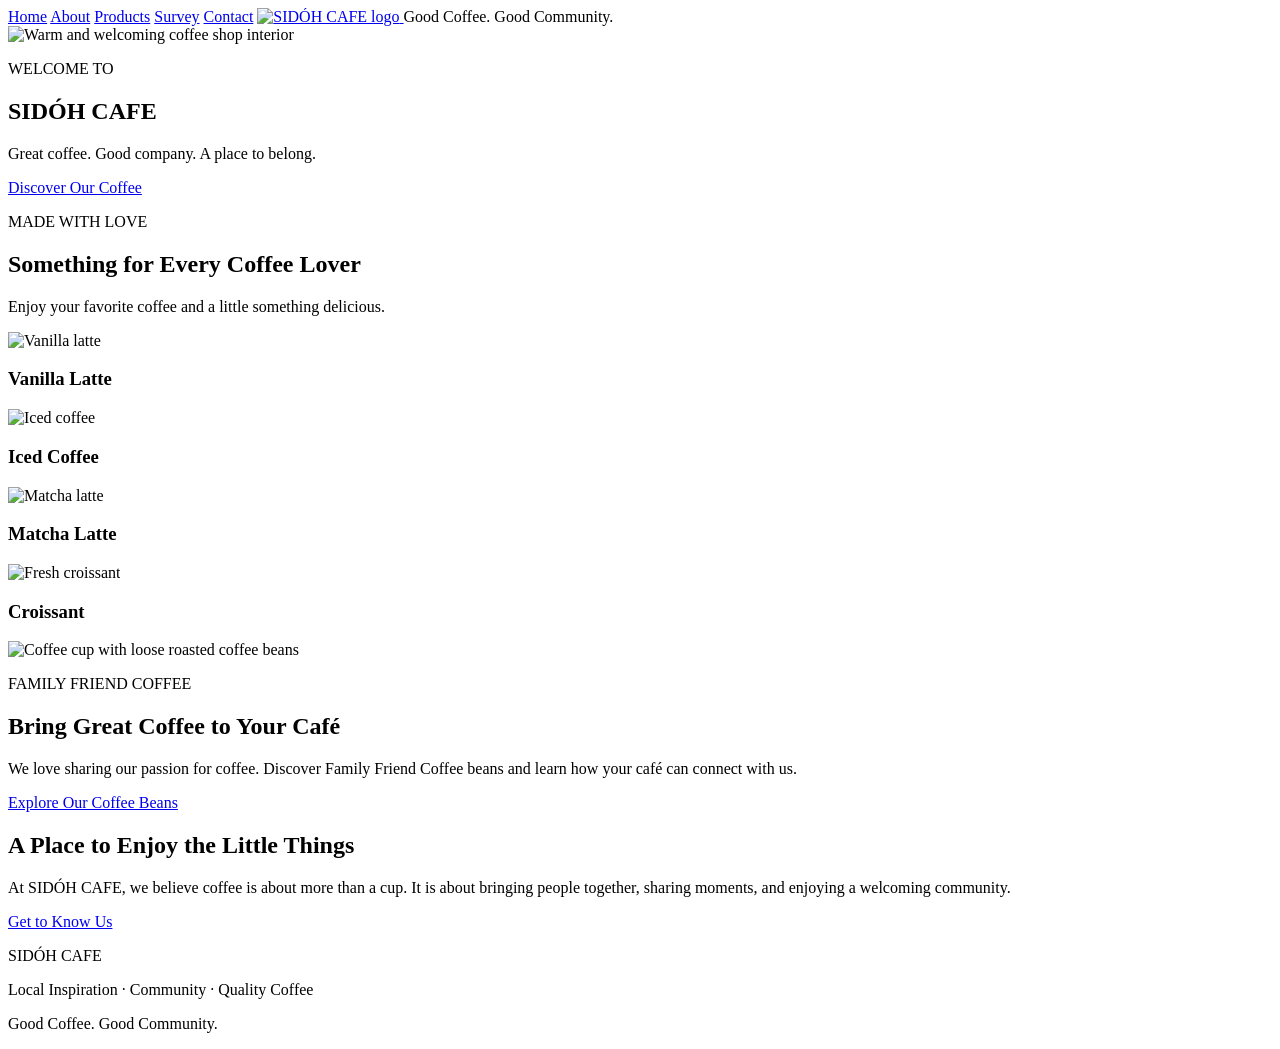
==== index.html @ d07b65a5 "Create index.html" ====
<!DOCTYPE html>
<html lang="en">
<head>
  <meta charset="UTF-8">
  <meta name="viewport" content="width=device-width, initial-scale=1.0">
  <title>SIDÓH CAFE | Great Coffee. Good Community.</title>
  <link rel="stylesheet" href="style.css">
</head>
<body>

<header class="site-header">
  <nav class="navigation">
    <a href="index.html">Home</a>
    <a href="about.html">About</a>
    <a href="products.html">Products</a>
    <a href="survey.html">Survey</a>
    <a href="contact.html">Contact</a>

    <a href="index.html" class="logo-link">
      <img src="images/sidoh-logo.png" alt="SIDÓH CAFE logo">
    </a>

    <span class="slogan">Good Coffee. Good Community.</span>
  </nav>
</header>

<main>
  <section class="hero">
    <img src="images/cafe-interior.jpg" alt="Warm and welcoming coffee shop interior">
    <div class="hero-content">
      <p class="eyebrow">WELCOME TO</p>
      <h1>SIDÓH CAFE</h1>
      <p>Great coffee. Good company. A place to belong.</p>
      <a href="products.html" class="button">Discover Our Coffee</a>
    </div>
  </section>

  <section class="section">
    <div class="section-heading">
      <p class="eyebrow">MADE WITH LOVE</p>
      <h2>Something for Every Coffee Lover</h2>
      <p>Enjoy your favorite coffee and a little something delicious.</p>
    </div>

    <div class="product-grid">
      <article class="menu-item">
        <img src="images/vanilla-latte.jpg" alt="Vanilla latte">
        <h3>Vanilla Latte</h3>
      </article>

      <article class="menu-item">
        <img src="images/iced-coffee.jpg" alt="Iced coffee">
        <h3>Iced Coffee</h3>
      </article>

      <article class="menu-item">
        <img src="images/matcha-latte.jpg" alt="Matcha latte">
        <h3>Matcha Latte</h3>
      </article>

      <article class="menu-item">
        <img src="images/croissant.jpg" alt="Fresh croissant">
        <h3>Croissant</h3>
      </article>
    </div>
  </section>

  <section class="bean-promotion">
    <div class="bean-image">
      <img src="images/coffee-beans-cup.jpg"
           alt="Coffee cup with loose roasted coffee beans">
    </div>
    <div class="bean-content">
      <p class="eyebrow">FAMILY FRIEND COFFEE</p>
      <h2>Bring Great Coffee to Your Café</h2>
      <p>
        We love sharing our passion for coffee. Discover Family Friend
        Coffee beans and learn how your café can connect with us.
      </p>
      <a href="products.html" class="button">Explore Our Coffee Beans</a>
    </div>
  </section>

  <section class="welcome-note">
    <h2>A Place to Enjoy the Little Things</h2>
    <p>
      At SIDÓH CAFE, we believe coffee is about more than a cup.
      It is about bringing people together, sharing moments, and
      enjoying a welcoming community.
    </p>
    <a href="about.html" class="text-link">Get to Know Us</a>
  </section>
</main>

<footer class="site-footer">
  <p>SIDÓH CAFE</p>
  <p>Local Inspiration · Community · Quality Coffee</p>
  <p>Good Coffee. Good Community.</p>
</footer>

<script src="script.js"></script>
</body>
</html>
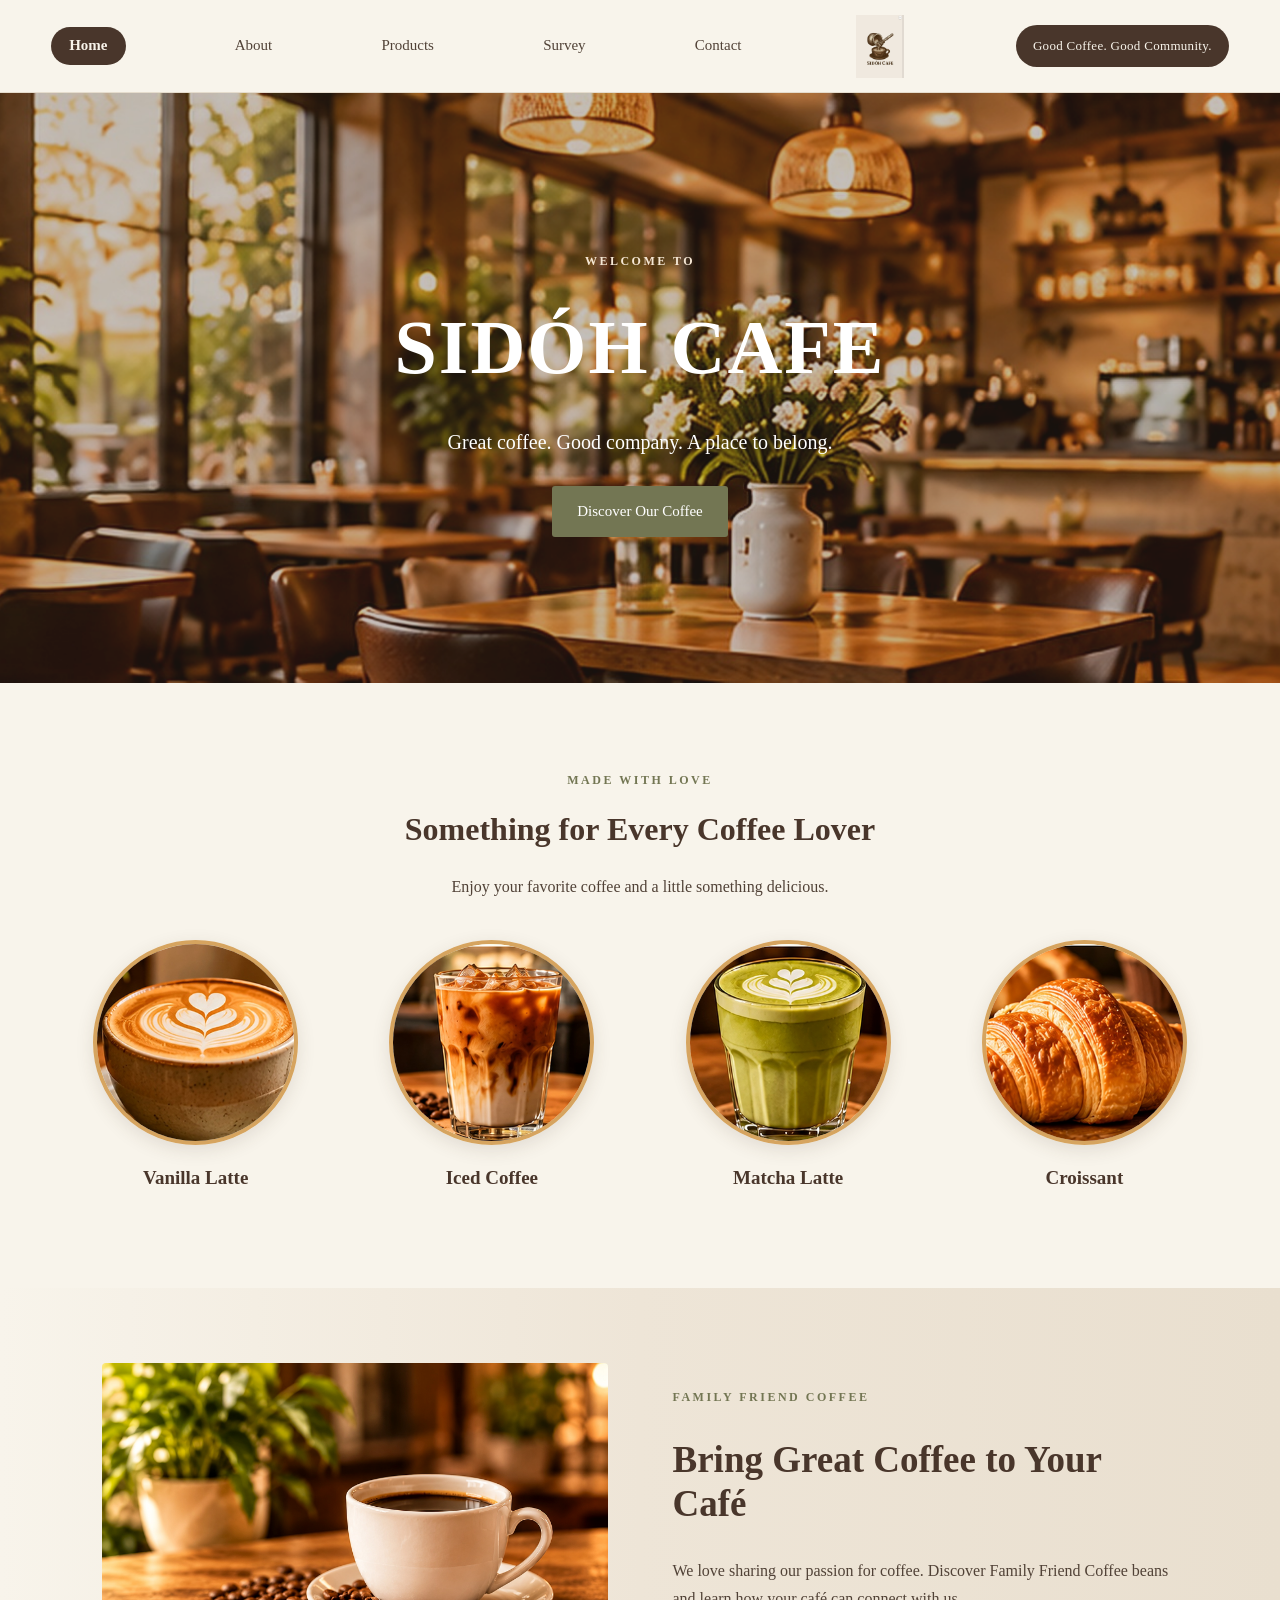
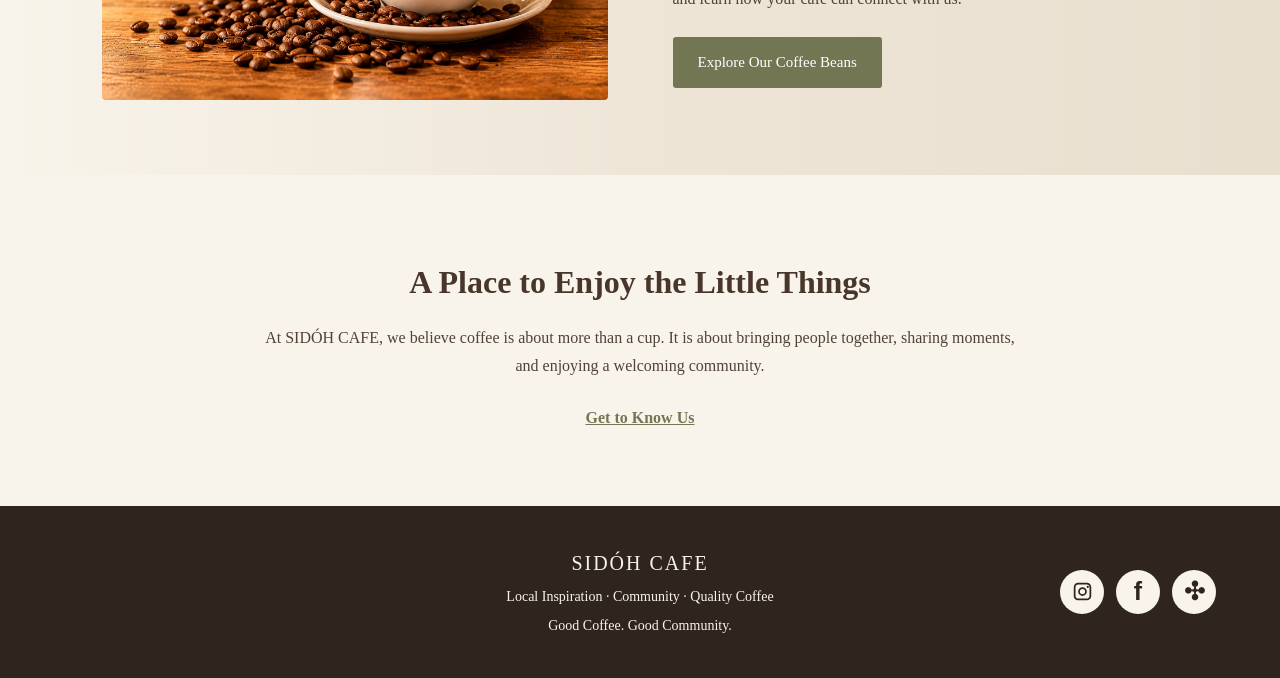
==== commit 83b15838: "Add social icons to homepage footer" ====
--- a/index.html
+++ b/index.html
@@ -96,7 +96,7 @@
   <p>SIDÓH CAFE</p>
   <p>Local Inspiration · Community · Quality Coffee</p>
   <p>Good Coffee. Good Community.</p>
-</footer>
+  <nav class="footer-socials" aria-label="Social media">     <a href="#" aria-label="Instagram profile link to add later" title="Add Instagram profile link later"><svg viewBox="0 0 24 24" aria-hidden="true"><path d="M7 2C4.24 2 2 4.24 2 7v10c0 2.76 2.24 5 5 5h10c2.76 0 5-2.24 5-5V7c0-2.76-2.24-5-5-5H7zm0 2h10c1.66 0 3 1.34 3 3v10c0 1.66-1.34 3-3 3H7c-1.66 0-3-1.34-3-3V7c0-1.66 1.34-3 3-3zm11 1.5a1.25 1.25 0 1 0 0 2.5 1.25 1.25 0 0 0 0-2.5zM12 7a5 5 0 1 0 0 10 5 5 0 0 0 0-10zm0 2a3 3 0 1 1 0 6 3 3 0 0 1 0-6z"/></svg></a>     <a href="#" aria-label="Facebook profile link to add later" title="Add Facebook profile link later"><span aria-hidden="true">f</span></a>     <a href="#" aria-label="Yelp profile link to add later" title="Add Yelp profile link later"><span aria-hidden="true">✣</span></a>   </nav> </footer>
 
 <script src="script.js"></script>
 </body>
--- a/style.css
+++ b/style.css
@@ -0,0 +1,642 @@
+/* =====================================
+   SIDÓH CAFE - SHARED WEBSITE DESIGN
+===================================== */
+
+:root {
+  --cream: #f8f4eb;
+  --beige: #e9dfcf;
+  --brown: #49362b;
+  --dark-brown: #30241e;
+  --olive: #737653;
+  --text: #514237;
+  --white: #ffffff;
+}
+
+* {
+  box-sizing: border-box;
+}
+
+html {
+  scroll-behavior: smooth;
+}
+
+body {
+  margin: 0;
+  background: var(--cream);
+  color: var(--text);
+  font-family: Georgia, "Times New Roman", serif;
+  line-height: 1.7;
+}
+
+img {
+  display: block;
+  max-width: 100%;
+}
+
+a {
+  color: inherit;
+  text-decoration: none;
+}
+
+/* HEADER AND NAVIGATION */
+
+.site-header {
+  background: var(--cream);
+  border-bottom: 1px solid #e5dccd;
+  position: relative;
+  z-index: 10;
+}
+
+.navigation {
+  min-height: 92px;
+  max-width: 1450px;
+  margin: auto;
+  padding: 12px 4%;
+  display: flex;
+  align-items: center;
+  justify-content: space-between;
+  gap: 19px;
+}
+
+.navigation > a:not(.logo-link) {
+  font-size: 15px;
+  white-space: nowrap;
+  transition: color 0.2s;
+}
+
+.navigation > a:not(.logo-link):hover {
+  color: var(--olive);
+}
+
+.logo-link {
+  display: flex;
+  align-items: center;
+  justify-content: center;
+  margin-left: 2px;
+}
+
+.logo-link img {
+  width: 54px;
+  height: 63px;
+  object-fit: contain;
+}
+
+.slogan {
+  background: var(--brown);
+  color: var(--cream);
+  border-radius: 30px;
+  padding: 10px 17px;
+  font-size: 13px;
+  white-space: nowrap;
+  letter-spacing: 0.3px;
+}
+
+/* HERO */
+
+.hero {
+  height: 590px;
+  position: relative;
+  overflow: hidden;
+  background: var(--brown);
+}
+
+.hero > img {
+  width: 100%;
+  height: 100%;
+  object-fit: cover;
+  object-position: center;
+  opacity: 0.68;
+}
+
+.hero-content {
+  position: absolute;
+  inset: 0;
+  display: flex;
+  flex-direction: column;
+  justify-content: center;
+  align-items: center;
+  text-align: center;
+  padding: 30px;
+  color: var(--white);
+}
+
+.hero-content h1 {
+  font-size: clamp(42px, 7vw, 76px);
+  margin: 0 0 12px;
+  letter-spacing: 2px;
+}
+
+.hero-content p:not(.eyebrow) {
+  font-size: 20px;
+  margin: 0 0 27px;
+}
+
+/* TEXT AND BUTTONS */
+
+.eyebrow {
+  color: var(--olive);
+  letter-spacing: 2.5px;
+  font-size: 12px;
+  font-weight: bold;
+  text-transform: uppercase;
+}
+
+.hero .eyebrow {
+  color: #f5e7d4;
+}
+
+.button {
+  display: inline-block;
+  background: var(--olive);
+  color: var(--white);
+  border: 0;
+  padding: 13px 25px;
+  border-radius: 3px;
+  font-family: inherit;
+  font-size: 15px;
+  cursor: pointer;
+  transition: background 0.2s;
+}
+
+.button:hover {
+  background: var(--brown);
+}
+
+.text-link {
+  color: var(--olive);
+  font-weight: bold;
+  text-decoration: underline;
+}
+
+/* HOMEPAGE MENU HIGHLIGHTS */
+
+.section {
+  padding: 75px 5%;
+}
+
+.section-heading {
+  text-align: center;
+  margin: 0 auto 40px;
+}
+
+.section-heading h2,
+.welcome-note h2 {
+  color: var(--brown);
+  font-size: 32px;
+  margin: 5px 0 10px;
+}
+
+.product-grid {
+  max-width: 1150px;
+  margin: auto;
+  display: grid;
+  grid-template-columns: repeat(4, 1fr);
+  gap: 35px;
+}
+
+.menu-item {
+  text-align: center;
+}
+
+.menu-item img {
+  width: 205px;
+  height: 205px;
+  border-radius: 50%;
+  object-fit: cover;
+  border: 4px solid #d6a45f; 
+  margin: auto;
+  box-shadow: 0 5px 18px #49362b20;
+}
+
+.menu-item:nth-child(3) img {
+  object-position: 54% center;
+}
+
+
+.menu-item h3 {
+  color: var(--brown);
+  margin-top: 17px;
+  font-size: 19px;
+}
+
+/* FAMILY FRIEND COFFEE PROMOTION */
+
+.bean-promotion {
+    display: grid;
+    grid-template-columns: 1fr 1fr;
+    align-items: center;
+    gap: 65px;
+    padding: 75px 8%;
+    background: linear-gradient(
+        90deg,
+        #f8f4eb 0%,
+        #eee5d7 50%,
+        #e9dfcf 100%
+    );
+}
+
+.bean-image img {
+  width: 100%;
+  max-height: 430px;
+  object-fit: cover;
+  display: block;
+  border-radius: 4px;
+}
+
+
+.bean-content h2 {
+  font-size: 37px;
+  color: var(--brown);
+  line-height: 1.2;
+}
+
+.bean-content p:not(.eyebrow) {
+  margin-bottom: 25px;
+}
+
+/* HOMEPAGE WELCOME */
+
+.welcome-note {
+  text-align: center;
+  padding: 75px 15%;
+}
+
+.welcome-note p {
+  max-width: 760px;
+  margin: 15px auto 25px;
+}
+
+/* PAGE BANNERS */
+
+.page-banner {
+  text-align: center;
+  padding: 65px 20px;
+  background: var(--beige);
+}
+
+.page-banner h1 {
+  color: var(--brown);
+  font-size: clamp(34px, 5vw, 48px);
+  margin: 5px 0;
+}
+
+.page-banner p {
+  margin: 8px 0;
+}
+
+/* ABOUT PAGE */
+
+.about-section {
+  max-width: 1200px;
+  margin: auto;
+  padding: 70px 5%;
+  display: grid;
+  grid-template-columns: 1fr 1fr;
+  gap: 60px;
+  align-items: center;
+}
+
+.about-section.reverse .about-image {
+  order: 2;
+}
+
+.about-image img {
+  width: 100%;
+  height: 370px;
+  object-fit: cover;
+}
+
+.about-text h2,
+.product-feature-text h2 {
+  color: var(--brown);
+  font-size: 34px;
+  line-height: 1.25;
+  margin-top: 8px;
+}
+
+.mission-section {
+  background: #e9e8dc;
+  text-align: center;
+  padding: 65px 12%;
+}
+
+.mission-section h2 {
+  color: var(--brown);
+  font-size: 32px;
+}
+
+.mission-section p:not(.eyebrow) {
+  max-width: 760px;
+  margin: 15px auto 25px;
+}
+
+/* PRODUCTS PAGE */
+
+.product-feature {
+  max-width: 1200px;
+  margin: auto;
+  padding: 75px 5%;
+  display: grid;
+  grid-template-columns: 1fr 1fr;
+  align-items: center;
+  gap: 60px;
+}
+
+.product-feature-image img {
+  width: 100%;
+  height: 410px;
+  object-fit: cover;
+}
+
+/* SURVEY PAGE */
+
+.survey-container {
+  max-width: 850px;
+  margin: 55px auto;
+  padding: 0 25px;
+}
+
+.survey-intro {
+  text-align: center;
+  margin-bottom: 40px;
+}
+
+.question {
+  border: 1px solid #ddd2c1;
+  background: #fffdf8;
+  padding: 22px;
+  margin: 0 0 20px;
+  border-radius: 5px;
+}
+
+.question legend {
+  color: var(--brown);
+  font-size: 18px;
+  font-weight: bold;
+  padding: 0 5px;
+}
+
+.question label {
+  display: block;
+  margin: 10px 0;
+  cursor: pointer;
+}
+
+.question input[type="radio"],
+.question input[type="checkbox"] {
+  margin-right: 9px;
+  accent-color: var(--olive);
+}
+
+.question input[type="text"],
+.question input[type="email"] {
+  width: 100%;
+  padding: 12px;
+  border: 1px solid #cfc4b4;
+  border-radius: 3px;
+  font-family: inherit;
+  font-size: 15px;
+}
+
+.thank-you {
+  background: var(--beige);
+  text-align: center;
+  padding: 30px;
+  margin-top: 40px;
+  border-radius: 5px;
+}
+
+.thank-you h2 {
+  color: var(--brown);
+}
+
+/* CONTACT PAGE */
+
+.contact-container {
+  max-width: 1100px;
+  margin: auto;
+  padding: 70px 5%;
+  display: grid;
+  grid-template-columns: 1fr 1fr;
+  gap: 65px;
+}
+
+.contact-container h2 {
+  color: var(--brown);
+  font-size: 34px;
+}
+
+.contact-form {
+  display: flex;
+  flex-direction: column;
+  gap: 10px;
+}
+
+.contact-form label {
+  font-weight: bold;
+  margin-top: 8px;
+}
+
+.contact-form input,
+.contact-form select,
+.contact-form textarea {
+  width: 100%;
+  padding: 12px;
+  border: 1px solid #cfc4b4;
+  border-radius: 3px;
+  background: #fffdf8;
+  font-family: inherit;
+  font-size: 15px;
+}
+
+.contact-form textarea {
+  resize: vertical;
+}
+
+/* FOOTER */
+
+.site-footer {
+  background: var(--dark-brown);
+  color: var(--cream);
+  text-align: center;
+  padding: 35px 20px;
+}
+
+.site-footer p {
+  margin: 5px;
+  font-size: 14px;
+}
+
+.site-footer p:first-child {
+  font-size: 20px;
+  letter-spacing: 2px;
+}
+
+/* INDIVIDUAL PAGE COLOR CUSTOMIZATION */
+
+.about-page {
+  background-color: #f8f4eb;
+}
+
+.products-page {
+  background-color: #f8f4eb;
+}
+
+.survey-page {
+  background-color: #f8f4eb;
+}
+
+.contact-page {
+  background-color: #f8f4eb;
+}
+
+/* MOBILE AND TABLET */
+
+@media (max-width: 950px) {
+  .navigation {
+    flex-wrap: wrap;
+    justify-content: center;
+    gap: 14px 18px;
+  }
+
+  .product-grid {
+    grid-template-columns: repeat(2, 1fr);
+  }
+
+  .bean-promotion,
+  .about-section,
+  .product-feature,
+  .contact-container {
+    grid-template-columns: 1fr;
+    gap: 30px;
+  }
+
+  .about-section.reverse .about-image {
+    order: 0;
+  }
+}
+
+@media (max-width: 600px) {
+  .navigation {
+    padding: 15px;
+    gap: 12px;
+  }
+
+  .navigation > a:not(.logo-link) {
+    font-size: 13px;
+  }
+
+  .logo-link img {
+    width: 44px;
+    height: 53px;
+  }
+
+  .slogan {
+    width: 100%;
+    text-align: center;
+    font-size: 12px;
+  }
+
+  .hero {
+    height: 460px;
+  }
+
+  .hero-content h1 {
+    font-size: 42px;
+  }
+
+  .hero-content p:not(.eyebrow) {
+    font-size: 16px;
+  }
+
+  .section {
+    padding: 50px 5%;
+  }
+
+  .product-grid {
+    gap: 22px 12px;
+  }
+
+  .menu-item img {
+    width: 145px;
+    height: 145px;
+  }
+
+  .menu-item h3 {
+    font-size: 16px;
+  }
+
+  .bean-promotion {
+    padding: 45px 7%;
+  }
+
+  .bean-content h2,
+  .about-text h2,
+  .product-feature-text h2 {
+    font-size: 29px;
+  }
+
+  .about-section,
+  .product-feature,
+  .contact-container {
+    padding: 45px 7%;
+  }
+
+  .page-banner {
+    padding: 45px 18px;
+  }
+}
+
+.navigation a[aria-current="page"] {
+  color: var(--cream);
+  background: var(--brown);
+  border-radius: 999px;
+  padding: 6px 18px;
+  font-weight: bold;
+}
+
+
+/* FOOTER SOCIAL ICONS */
+.site-footer {
+  position: relative;
+}
+.footer-socials {
+  position: absolute;
+  right: 5%;
+  top: 50%;
+  transform: translateY(-50%);
+  display: flex;
+  gap: 12px;
+}
+.footer-socials a {
+  width: 44px;
+  height: 44px;
+  display: inline-flex;
+  align-items: center;
+  justify-content: center;
+  border-radius: 50%;
+  background: var(--cream);
+  color: var(--dark-brown);
+  font-family: Arial, sans-serif;
+  font-size: 25px;
+  font-weight: bold;
+  line-height: 1;
+  transition: transform 0.2s, background 0.2s;
+}
+.footer-socials a:hover {
+  transform: translateY(-3px);
+  background: #f1c078;
+}
+.footer-socials svg {
+  width: 21px;
+  height: 21px;
+  fill: currentColor;
+}
+@media (max-width: 950px) {
+  .footer-socials {
+    position: static;
+    transform: none;
+    justify-content: center;
+    margin: 20px auto 0;
+  }
+}
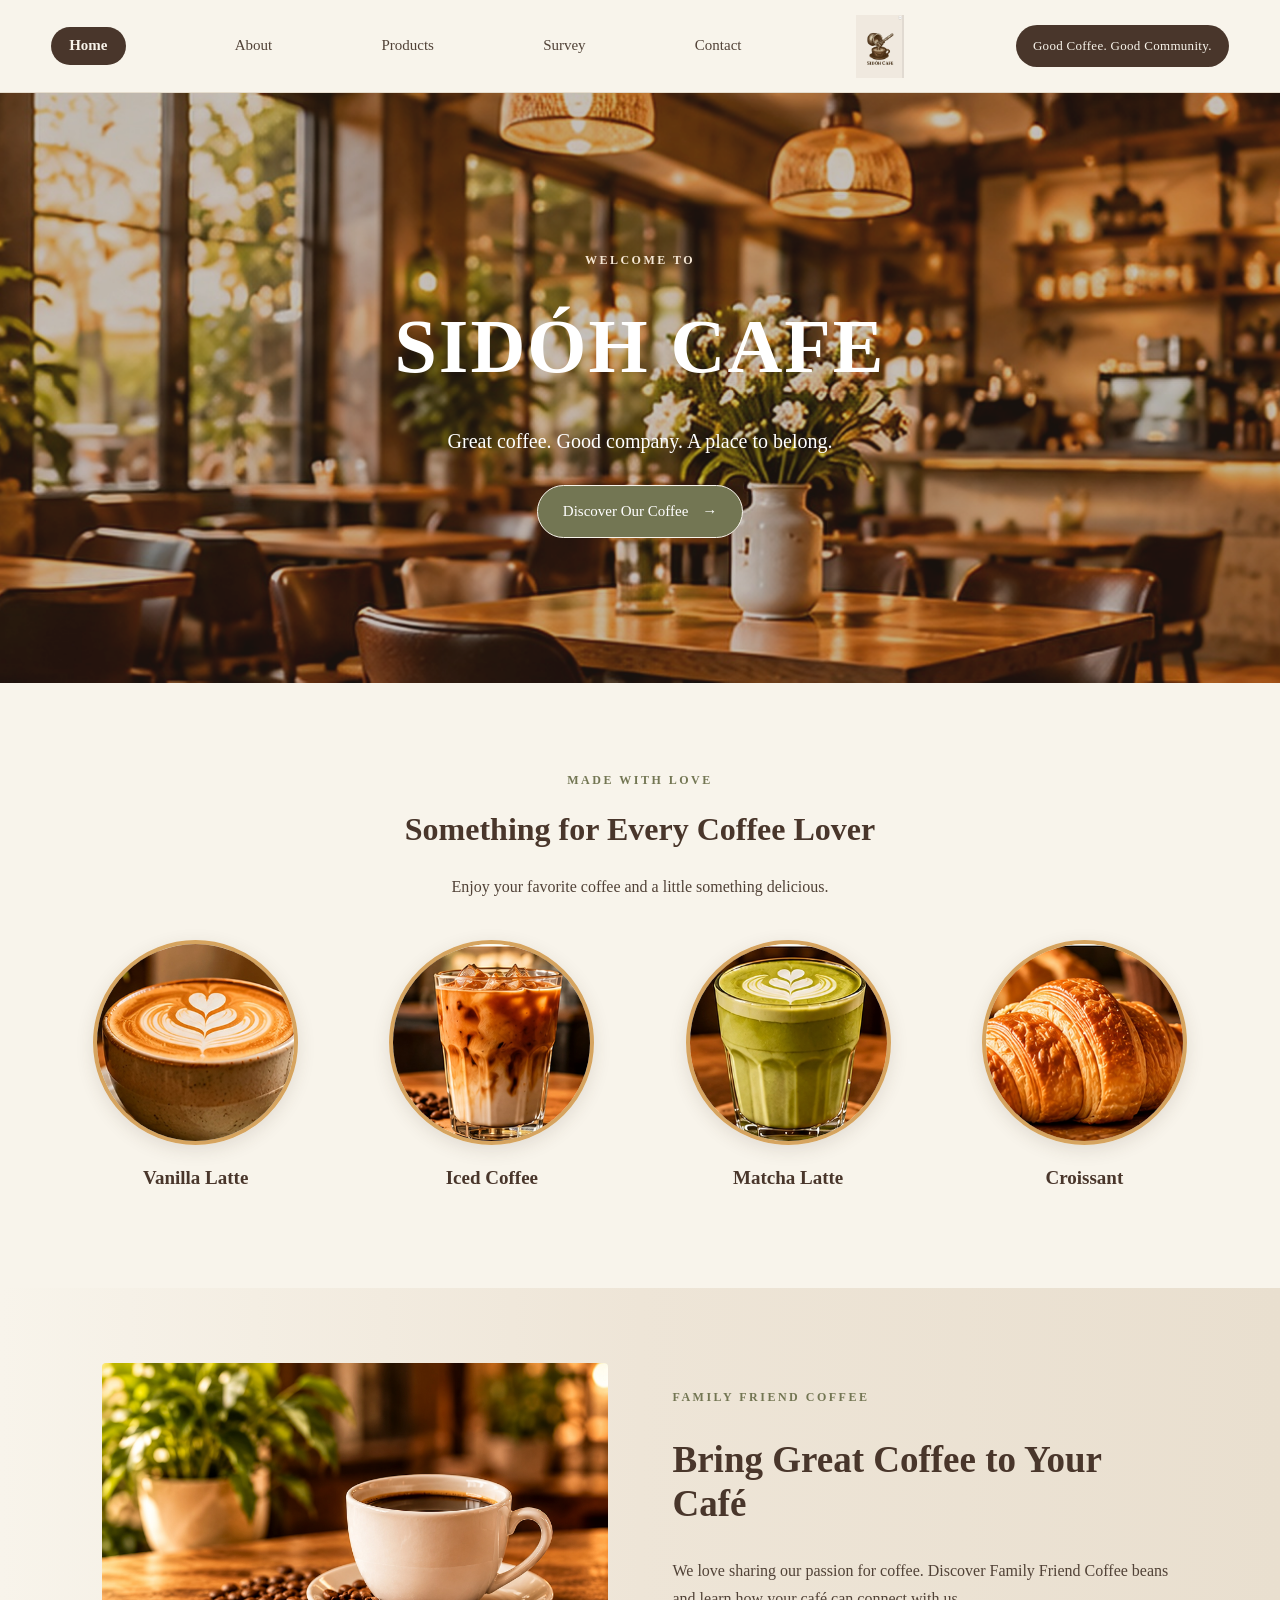
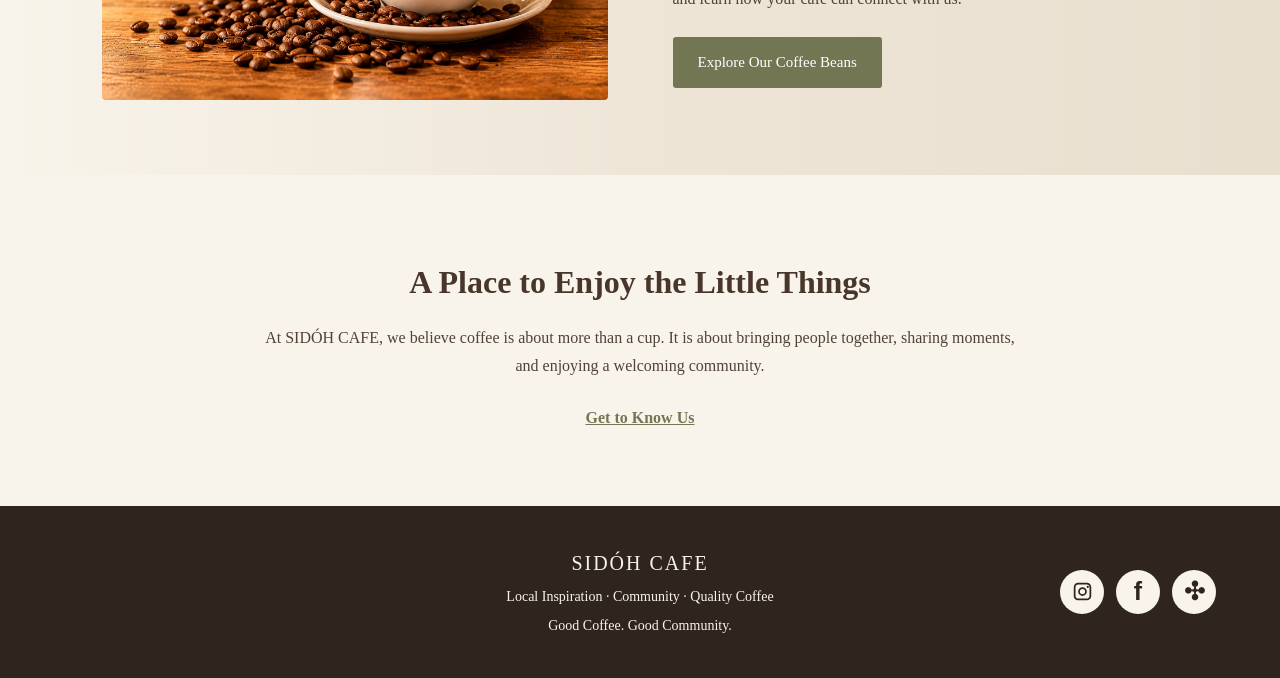
==== commit 2777e758: "Add arrow to homepage coffee button" ====
--- a/index.html
+++ b/index.html
@@ -31,7 +31,7 @@
       <p class="eyebrow">WELCOME TO</p>
       <h1>SIDÓH CAFE</h1>
       <p>Great coffee. Good company. A place to belong.</p>
-      <a href="products.html" class="button">Discover Our Coffee</a>
+      <a href="products.html" class="button">Discover Our Coffee <span aria-hidden="true">→</span></a>
     </div>
   </section>
 
--- a/style.css
+++ b/style.css
@@ -640,3 +640,13 @@
     margin: 20px auto 0;
   }
 }
+
+
+/* HOMEPAGE HERO BUTTON */
+.hero-content .button {
+  border: 1px solid var(--cream);
+  border-radius: 999px;
+}
+.hero-content .button span {
+  margin-left: 10px;
+}
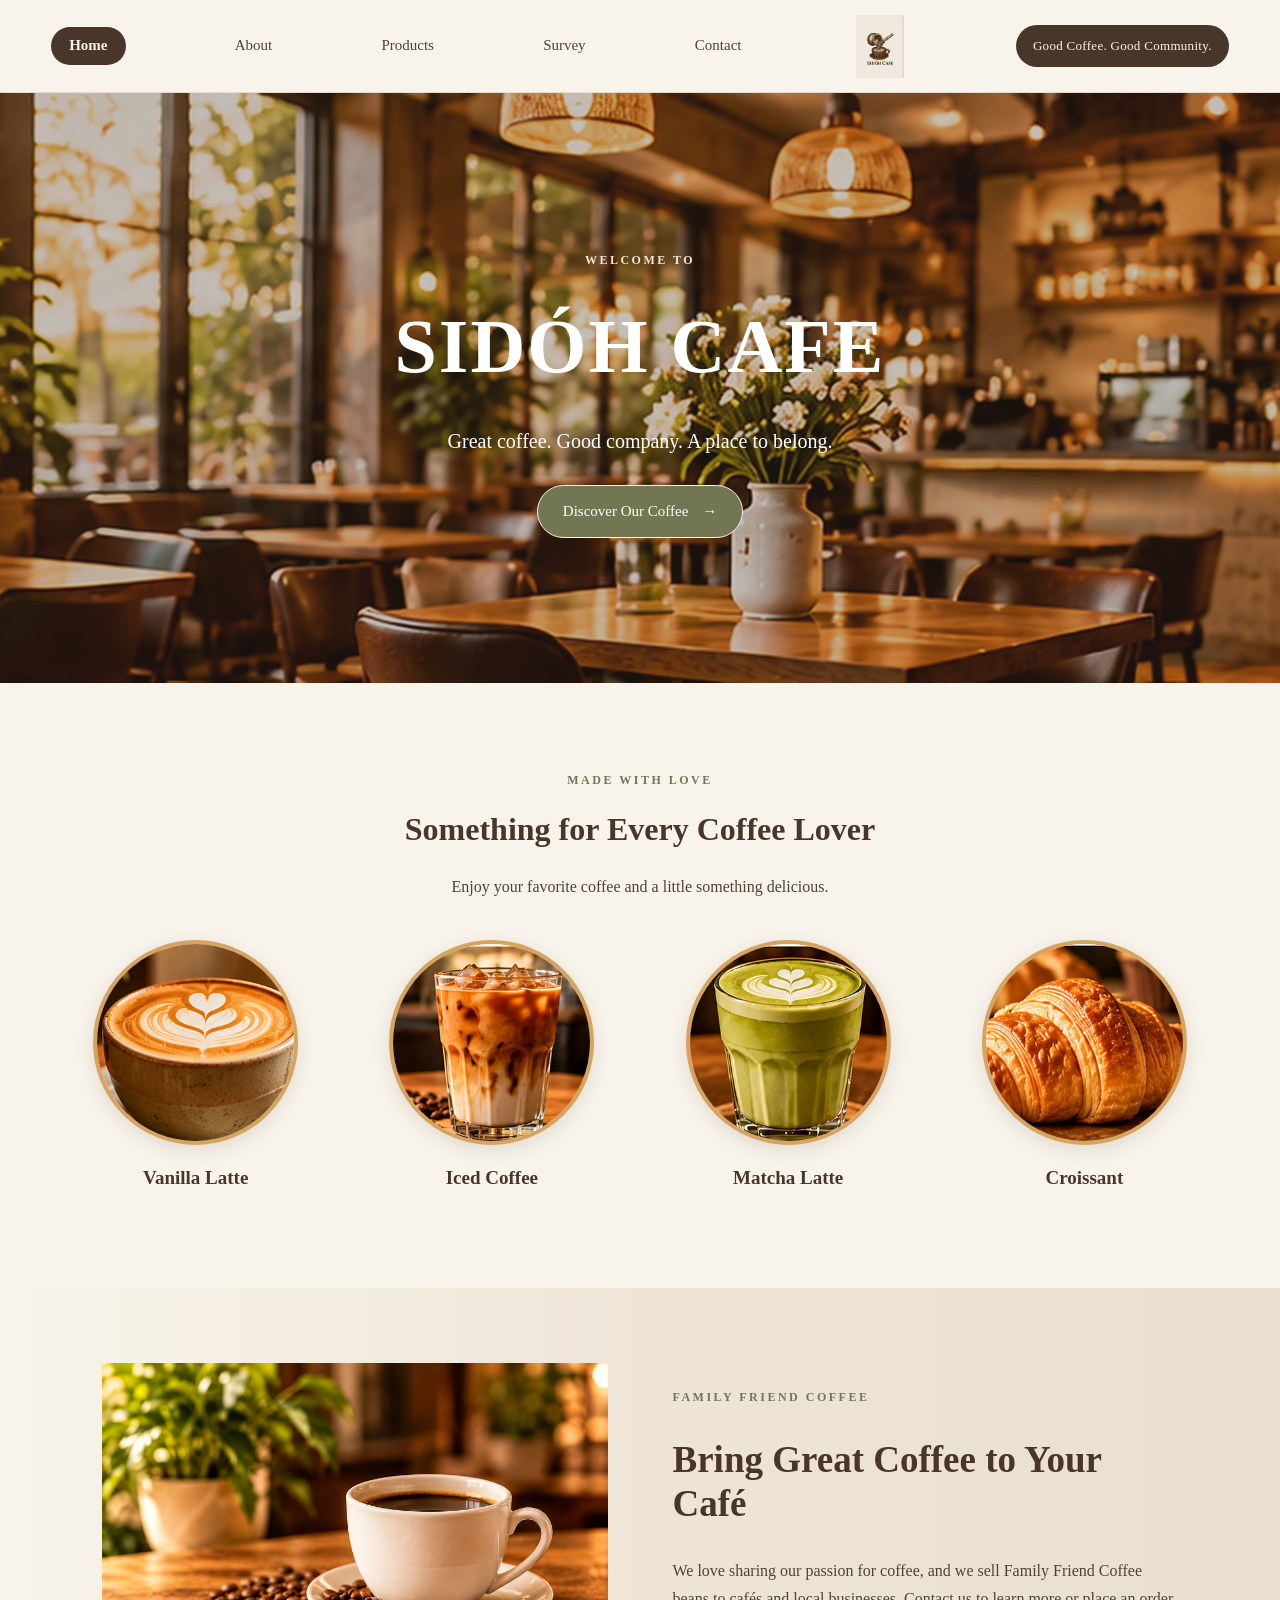
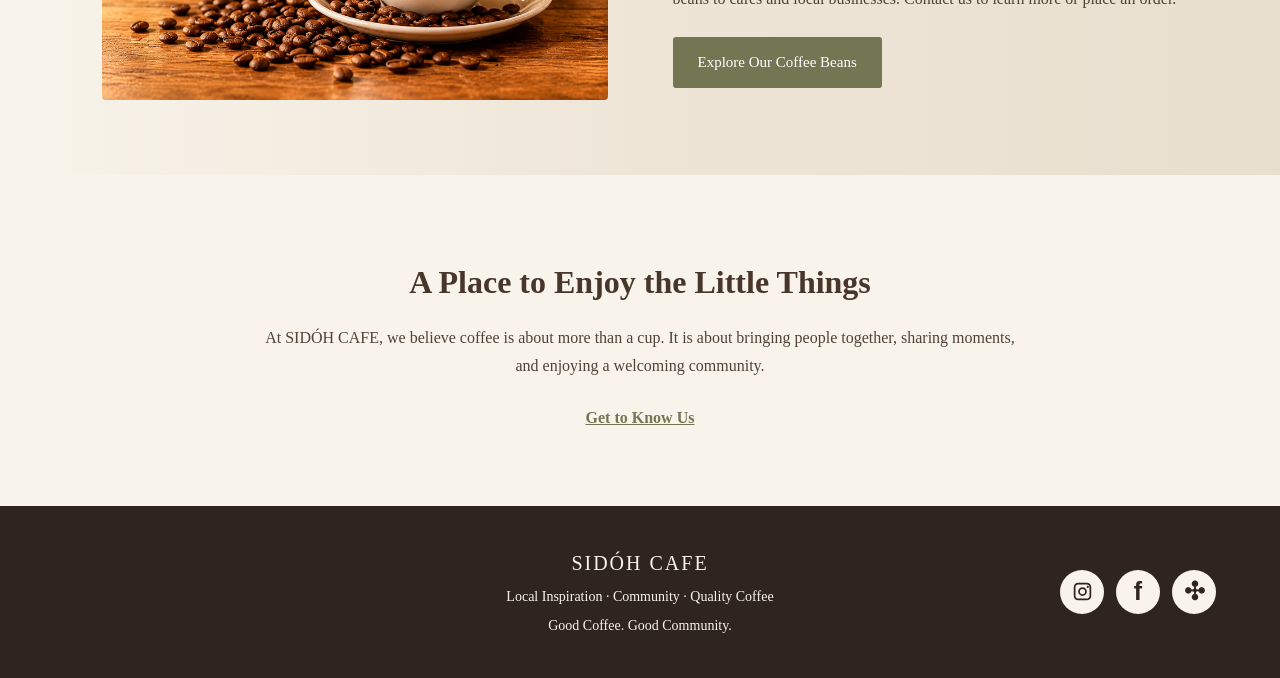
==== commit beec22f1: "Clarify Family Friend Coffee sales" ====
--- a/index.html
+++ b/index.html
@@ -74,8 +74,8 @@
       <p class="eyebrow">FAMILY FRIEND COFFEE</p>
       <h2>Bring Great Coffee to Your Café</h2>
       <p>
-        We love sharing our passion for coffee. Discover Family Friend
-        Coffee beans and learn how your café can connect with us.
+        We love sharing our passion for coffee, and we sell Family Friend Coffee beans to cafés and local businesses.
+        Contact us to learn more or place an order.
       </p>
       <a href="products.html" class="button">Explore Our Coffee Beans</a>
     </div>
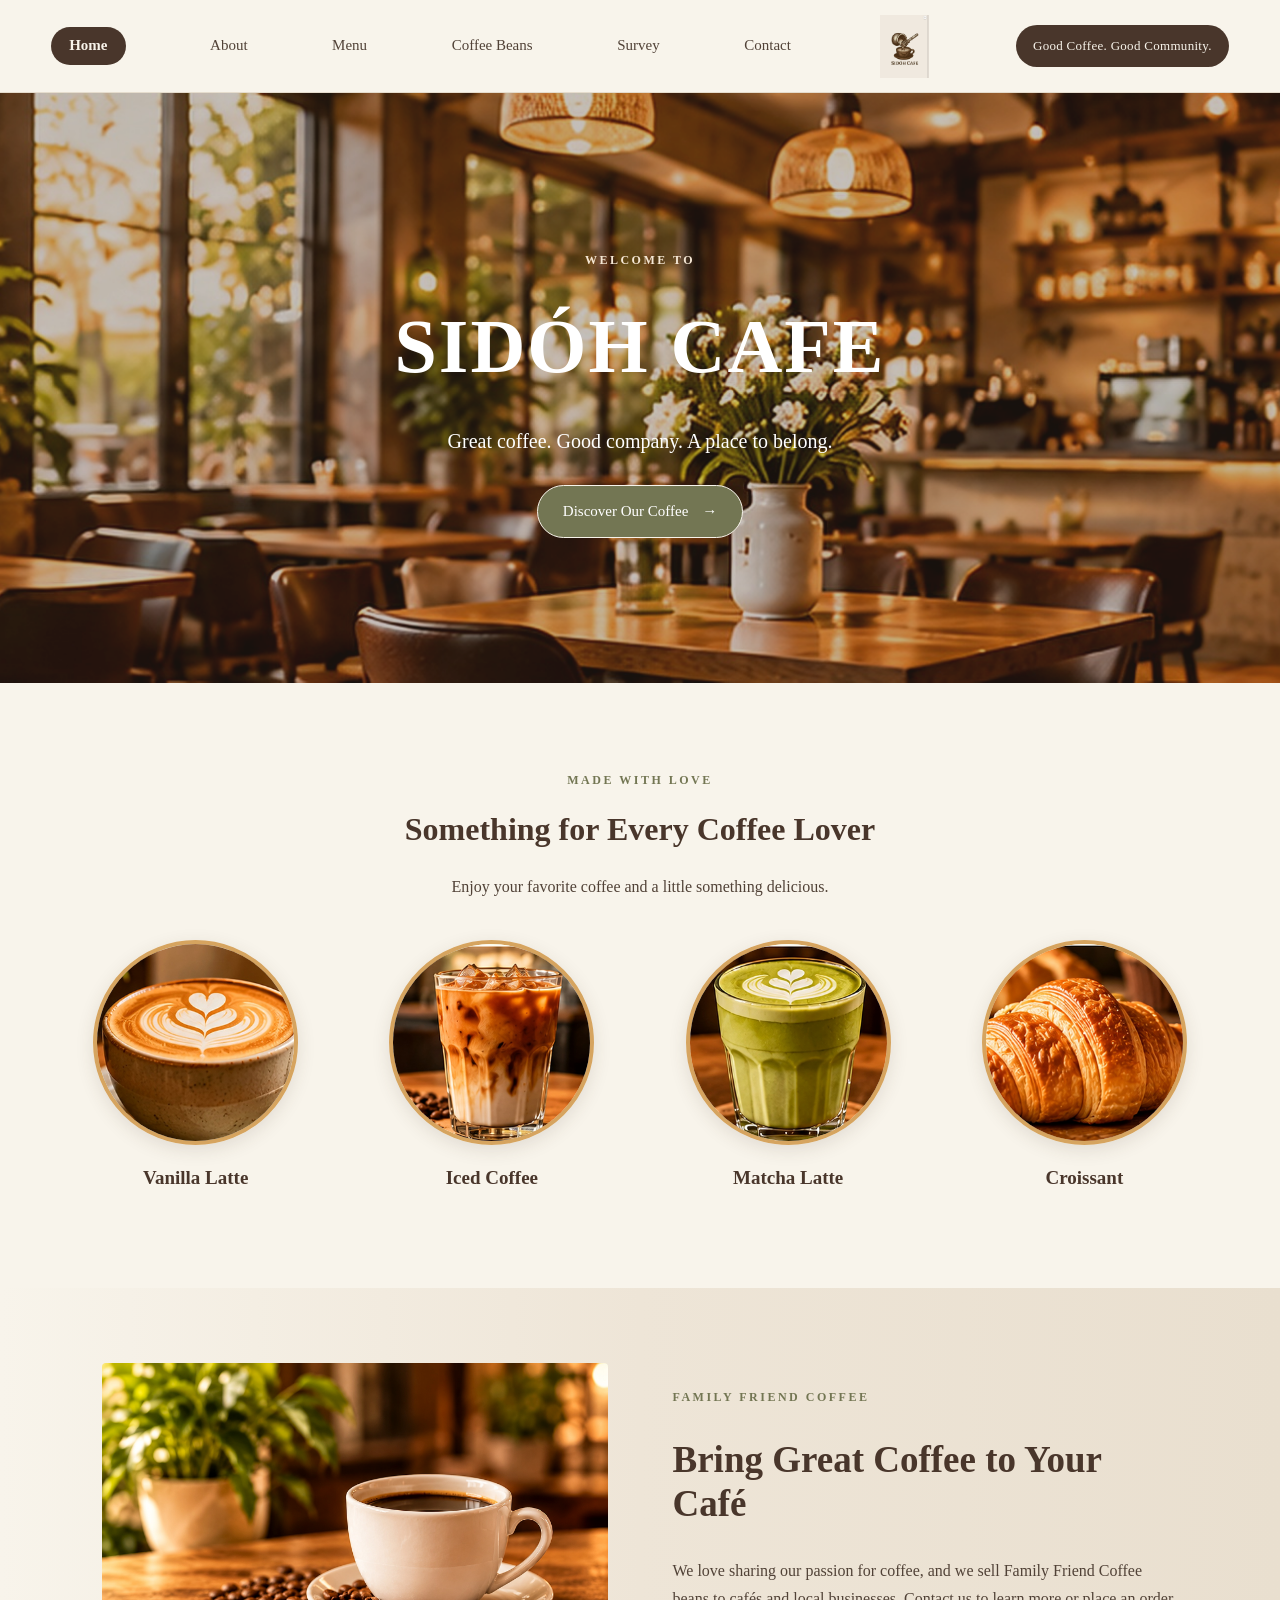
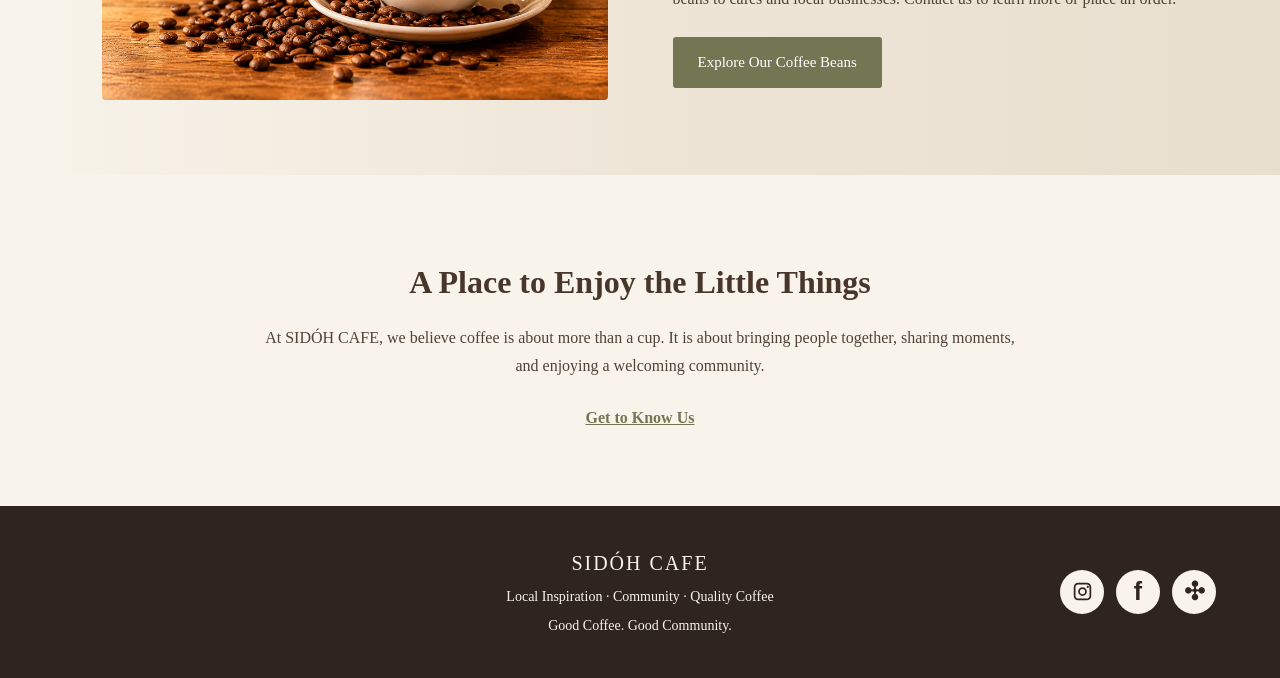
==== commit 5cb35757: "Add Menu link to homepage" ====
--- a/index.html
+++ b/index.html
@@ -1,3 +1,4 @@
+
 <!DOCTYPE html>
 <html lang="en">
 <head>
@@ -12,7 +13,8 @@
   <nav class="navigation">
     <a href="index.html">Home</a>
     <a href="about.html">About</a>
-    <a href="products.html">Products</a>
+    <a href="menu.html">Menu</a>
+    <a href="products.html">Coffee Beans</a>
     <a href="survey.html">Survey</a>
     <a href="contact.html">Contact</a>
 
@@ -31,7 +33,7 @@
       <p class="eyebrow">WELCOME TO</p>
       <h1>SIDÓH CAFE</h1>
       <p>Great coffee. Good company. A place to belong.</p>
-      <a href="products.html" class="button">Discover Our Coffee <span aria-hidden="true">→</span></a>
+      <a href="menu.html" class="button">Discover Our Coffee <span aria-hidden="true">→</span></a>
     </div>
   </section>
 
--- a/style.css
+++ b/style.css
@@ -1,3 +1,4 @@
+
 /* =====================================
    SIDÓH CAFE - SHARED WEBSITE DESIGN
 ===================================== */
@@ -650,3 +651,98 @@
 .hero-content .button span {
   margin-left: 10px;
 }
+
+/* MENU PAGE */
+.menu-page-grid {
+  max-width: 1120px;
+  margin: auto;
+  display: grid;
+  grid-template-columns: repeat(2, minmax(0, 1fr));
+  gap: 24px;
+}
+
+.menu-card {
+  display: flex;
+  align-items: center;
+  gap: 20px;
+  padding: 18px;
+  background: #fffdf8;
+  border: 1px solid #e1d4bf;
+  border-radius: 8px;
+  box-shadow: 0 5px 18px #49362b12;
+}
+
+.menu-card > img {
+  width: 112px;
+  height: 112px;
+  flex: 0 0 auto;
+  object-fit: cover;
+  border: 4px solid #d6a45f;
+  border-radius: 50%;
+}
+
+.menu-card-content {
+  flex: 1;
+  min-width: 0;
+}
+
+.menu-card-heading {
+  display: flex;
+  align-items: baseline;
+  justify-content: space-between;
+  gap: 10px;
+}
+
+.menu-card h2 {
+  margin: 0;
+  color: var(--brown);
+  font-size: 21px;
+  line-height: 1.25;
+}
+
+.menu-card p {
+  margin: 7px 0 0;
+  font-size: 15px;
+}
+
+.menu-card-price {
+  color: var(--brown);
+  font-size: 18px;
+  font-weight: bold;
+  white-space: nowrap;
+}
+
+.menu-price-note {
+  max-width: 720px;
+  margin: 28px auto 0;
+  color: #73665b;
+  font-size: 14px;
+  text-align: center;
+}
+
+@media (max-width: 800px) {
+  .menu-page-grid {
+    grid-template-columns: 1fr;
+    max-width: 650px;
+  }
+}
+
+@media (max-width: 600px) {
+  .menu-card {
+    gap: 14px;
+    padding: 14px;
+  }
+
+  .menu-card > img {
+    width: 88px;
+    height: 88px;
+  }
+
+  .menu-card h2 {
+    font-size: 18px;
+  }
+
+  .menu-card p {
+    font-size: 14px;
+  }
+}
